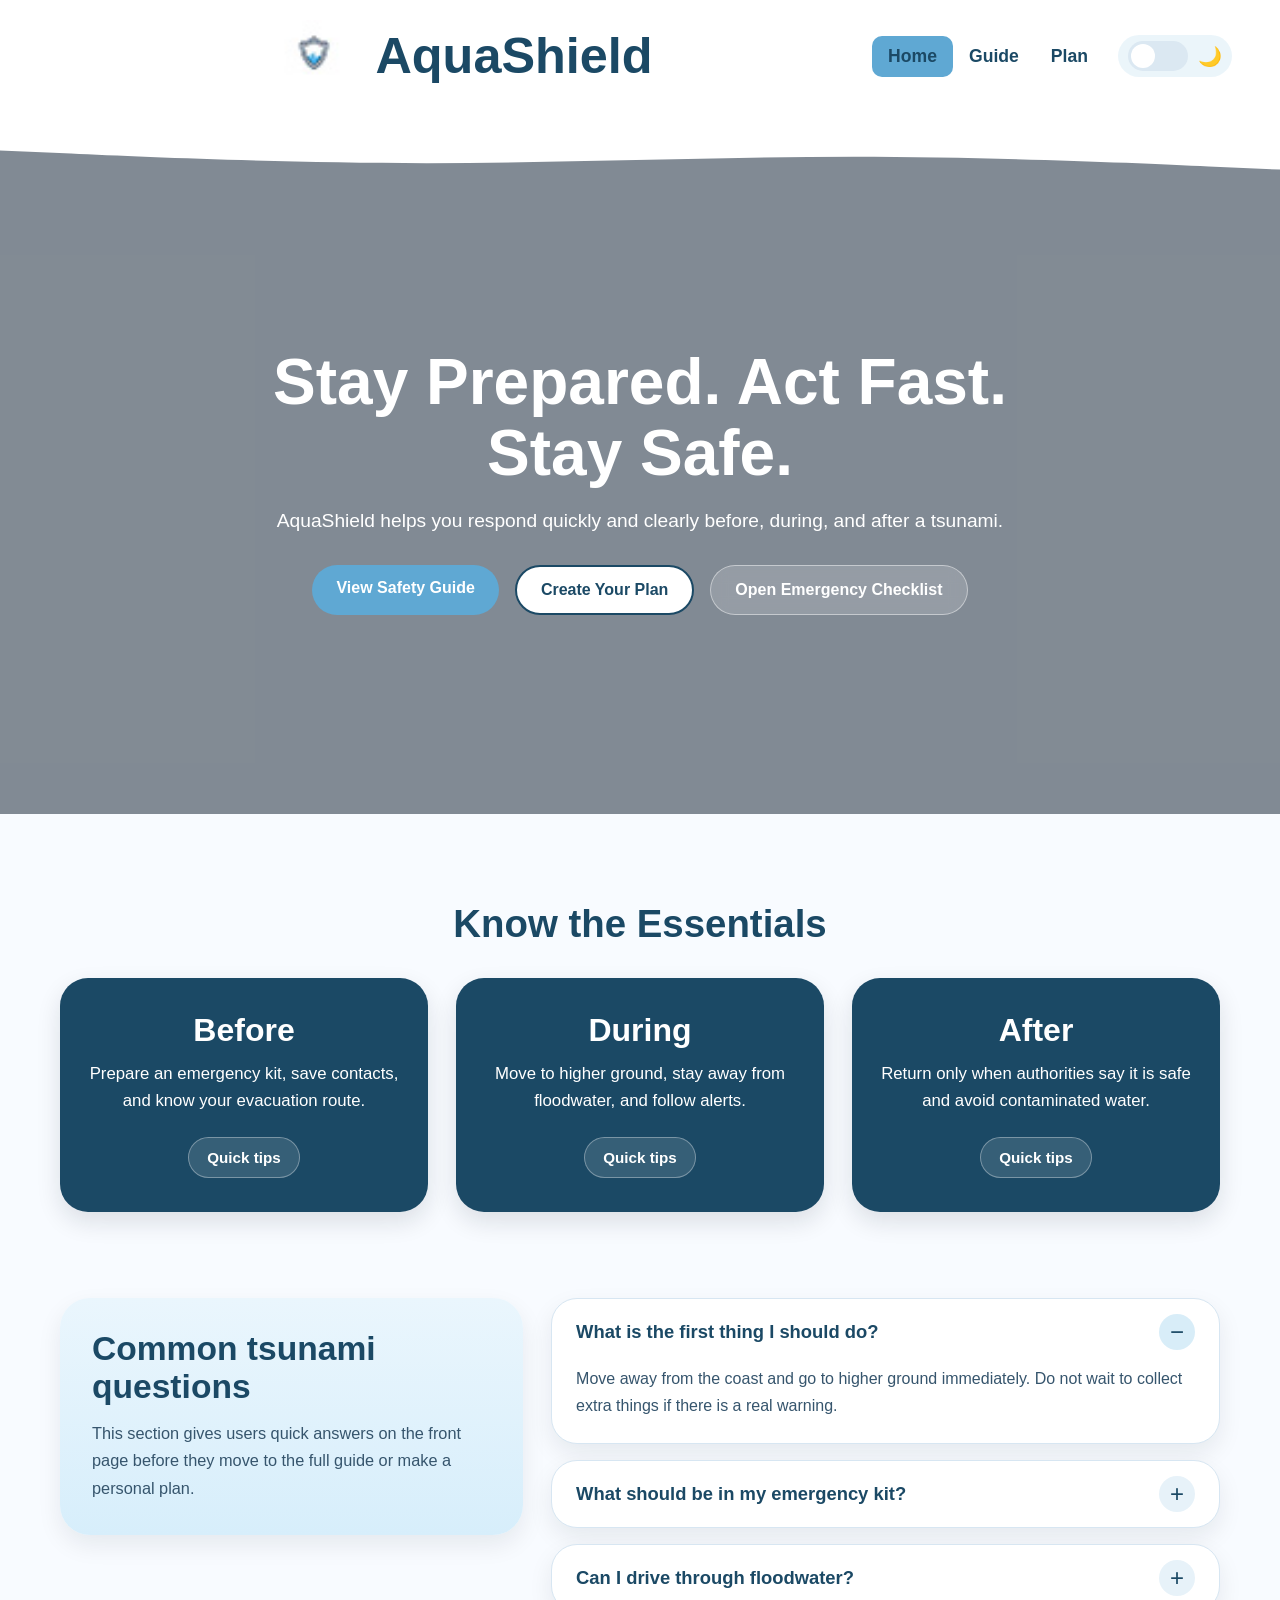
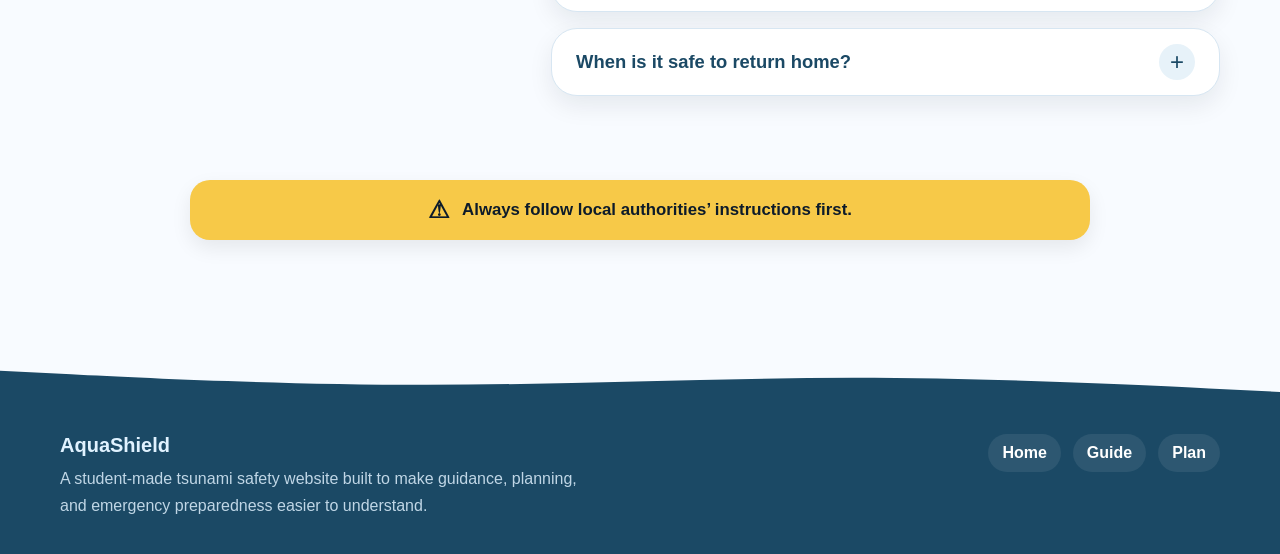
==== index.html @ 5f2cd740 ".." ====
<!DOCTYPE html>
<html lang="en">

<head>
  <meta charset="UTF-8" />
  <meta name="viewport" content="width=device-width, initial-scale=1.0" />
  <title>AquaShield - Home</title>
  <link rel="icon" href="favicon-2.png" type="image/png" />
  <link rel="stylesheet" href="css/index.css" />
</head>

<body>
  <header class="site-header">
    <div class="brand">
      <span class="brand-mark">
        <img src="favicon-2.png" alt="AquaShield logo" class="brand_logo" />
      </span>
      <h1>AquaShield</h1>
    </div>

    <div class="header-actions">
      <nav>
        <a href="index.html" class="active">Home</a>
        <a href="instruction.html">Guide</a>
        <a href="register.html">Plan</a>
      </nav>

      <label class="dark-toggle" aria-label="Toggle dark mode">
        <input type="checkbox" id="darkToggle">
        <span class="slider"></span>
        <span class="icon">🌙</span>
      </label>
    </div>
  </header>

  <main>
<div class="wave-top">
  <svg viewBox="0 0 1440 120" preserveAspectRatio="none">
    <path fill="#5fa8d3" d="M0,64L80,69.3C160,75,320,85,480,85.3C640,85,800,75,960,74.7C1120,75,1280,85,1360,90.7L1440,96V0H0Z"></path>
  </svg>
</div>

    <section class="hero">
      <video class="hero-video" autoplay muted loop playsinline>
        <source src="videos/tsunami.mp4" type="video/mp4" />
        Your browser does not support the video tag.
      </video>

      <div class="hero-overlay"></div>

      <div class="hero-content">
        <h2>Stay Prepared. Act Fast. Stay Safe.</h2>
        <p>
          AquaShield helps you respond quickly and clearly before, during,
          and after a tsunami.
        </p>

        <div class="hero-buttons">
          <a href="instruction.html" class="btn btn-primary">View Safety Guide</a>
          <a href="register.html" class="btn btn-secondary">Create Your Plan</a>
          <button type="button" class="btn btn-ghost" id="openChecklistBtn">Open Emergency Checklist</button>
        </div>
      </div>
    </section>

    <section class="overview">
      <h3>Know the Essentials</h3>

      <div class="overview-items">
        <div class="overview-item">
          <h4>Before</h4>
          <p>Prepare an emergency kit, save contacts, and know your evacuation route.</p>
          <button
            type="button"
            class="popover-btn"
            popovertarget="before-popover"
            popovertargetaction="toggle"
          >
            Quick tips
          </button>
        </div>

        <div class="overview-item">
          <h4>During</h4>
          <p>Move to higher ground, stay away from floodwater, and follow alerts.</p>
          <button
            type="button"
            class="popover-btn"
            popovertarget="during-popover"
            popovertargetaction="toggle"
          >
            Quick tips
          </button>
        </div>

        <div class="overview-item">
          <h4>After</h4>
          <p>Return only when authorities say it is safe and avoid contaminated water.</p>
          <button
            type="button"
            class="popover-btn"
            popovertarget="after-popover"
            popovertargetaction="toggle"
          >
            Quick tips
          </button>
        </div>
      </div>
    </section>

    <div id="before-popover" class="overview-popover" popover>
      <p class="overview-popover-label">Before a tsunami</p>
      <h4>Build your kit first</h4>
      <ul>
        <li>Keep water, medicine, and a flashlight in one bag.</li>
        <li>Save emergency numbers in your phone and on paper.</li>
        <li>Agree on one meeting point with your family.</li>
      </ul>
    </div>

    <div id="during-popover" class="overview-popover" popover>
      <p class="overview-popover-label">During a tsunami</p>
      <h4>Move fast, stay clear</h4>
      <ul>
        <li>Leave the coast and go to higher ground immediately.</li>
        <li>Do not walk or drive through floodwater.</li>
        <li>Keep listening to local alerts and instructions.</li>
      </ul>
    </div>

    <div id="after-popover" class="overview-popover" popover>
      <p class="overview-popover-label">After a tsunami</p>
      <h4>Return carefully</h4>
      <ul>
        <li>Wait for officials to say the area is safe.</li>
        <li>Stay away from damaged roads, wires, and dirty water.</li>
        <li>Check your plan and contact your family again.</li>
      </ul>
    </div>

    <section class="accordion-section" aria-labelledby="accordion-title">
      <div class="accordion-layout">
        <div class="accordion-intro">
          <h3 id="accordion-title">Common tsunami questions</h3>
          <p>
            This section gives users quick answers on the front page before they move
            to the full guide or make a personal plan.
          </p>
        </div>

        <div class="accordion-list">
          <details class="faq-item" open>
            <summary>What is the first thing I should do?</summary>
            <div class="faq-answer">
              <div class="faq-answer-inner">
                <p>
                  Move away from the coast and go to higher ground immediately. Do not
                  wait to collect extra things if there is a real warning.
                </p>
              </div>
            </div>
          </details>

          <details class="faq-item">
            <summary>What should be in my emergency kit?</summary>
            <div class="faq-answer">
              <div class="faq-answer-inner">
                <p>
                  Keep water, medication, a flashlight, a phone charger, and important
                  contact information ready in one easy-to-carry bag.
                </p>
              </div>
            </div>
          </details>

          <details class="faq-item">
            <summary>Can I drive through floodwater?</summary>
            <div class="faq-answer">
              <div class="faq-answer-inner">
                <p>
                  No. Floodwater can hide damage, carry strong force, and block roads.
                  It is safer to stay away and follow official evacuation routes.
                </p>
              </div>
            </div>
          </details>

          <details class="faq-item">
            <summary>When is it safe to return home?</summary>
            <div class="faq-answer">
              <div class="faq-answer-inner">
                <p>
                  Return only when local authorities say the area is safe. Water,
                  damaged roads, and electrical dangers may still be present after the
                  first wave is over.
                </p>
              </div>
            </div>
          </details>
        </div>
      </div>
    </section>

    <section class="alert-box">
      <p><span class="warning-icon">⚠</span> Always follow local authorities’ instructions first.</p>
    </section>
  </main>

  <dialog class="checklist-dialog" id="checklistDialog" aria-labelledby="checklist-dialog-title">
    <div class="checklist-dialog-card">
      <button type="button" class="dialog-close" id="closeChecklistBtn" aria-label="Close emergency checklist">
        ×
      </button>

      <p class="dialog-eyebrow">Modal / Popup</p>
      <h3 id="checklist-dialog-title">Quick Tsunami Checklist</h3>
      <p class="dialog-intro">
        This popup gives users a fast overview before they move on to the full guide or plan.
      </p>

      <div class="dialog-grid">
        <section class="dialog-section">
          <h4>Before</h4>
          <ul>
            <li>Pack water, medicine, and a flashlight.</li>
            <li>Save your emergency contacts.</li>
            <li>Know your evacuation route.</li>
          </ul>
        </section>

        <section class="dialog-section">
          <h4>During</h4>
          <ul>
            <li>Move to higher ground immediately.</li>
            <li>Stay away from water and damaged roads.</li>
            <li>Follow official alerts.</li>
          </ul>
        </section>

        <section class="dialog-section">
          <h4>After</h4>
          <ul>
            <li>Return only when it is safe.</li>
            <li>Avoid dirty water and loose wires.</li>
            <li>Check in with your household.</li>
          </ul>
        </section>
      </div>

      <div class="dialog-actions">
        <a href="instruction.html" class="btn btn-primary">Open Full Guide</a>
        <button type="button" class="btn btn-secondary" id="dialogDoneBtn">Close</button>
      </div>
    </div>
  </dialog>
      
  <div class="wave-bottom">
  <svg viewBox="0 0 1440 120" preserveAspectRatio="none">
    <path fill="#1b4965" d="M0,64L80,69.3C160,75,320,85,480,85.3C640,85,800,75,960,74.7C1120,75,1280,85,1360,90.7L1440,96V120H0Z"></path>
  </svg>
</div>

  <footer class="site-footer">
    <div class="footer-inner">
      <div class="footer-copy">
        <p class="footer-title">AquaShield</p>
        <p class="footer-text">
          A student-made tsunami safety website built to make guidance, planning,
          and emergency preparedness easier to understand.
        </p>
      </div>

      <div class="footer-links">
        <a href="index.html">Home</a>
        <a href="instruction.html">Guide</a>
        <a href="register.html">Plan</a>
      </div>
    </div>
  </footer>
  
  <script src="js/main.js"></script>
  <script src="js/dm.js"></script>

</body>

</html>
---- css/index.css ----
* {
  box-sizing: border-box;
  margin: 0;
  padding: 0;
}

:root {
  --bg: #f8fbff;
  --text: #0d1b2a;
  --card: #ffffff;
  --primary: #1b4965;
    --accent: #5fa8d3;


}

body {
  font-family: Arial, sans-serif;
  background-color: var(--bg);
  color: var(--text);
}

body.dark-mode {
  --bg: #0d1b2a;
  --text: #e0f2ff;
  --card: #1b263b;
  --primary: #a8dadc;
    --accent: #457b9d;

}
.site-header {
  display: grid;
  grid-template-columns: 1fr auto;
  align-items: center;
  padding: 20px 48px;
  background-color: var(--card);
}

.brand {
  display: flex;
  align-items: center;
  justify-content: center;
  gap: 12px;
}

.brand-mark {
  width: 96px;
  height: 72px;
  display: flex;
  align-items: center;
  justify-content: center;
  flex: 0 0 auto;
}

.brand_logo {
  width: 100%;
  height: auto;
  display: block;
}

.brand h1 {
  margin: 0;
  font-size: 3.15rem;
  font-weight: 700;
  color: var(--primary);
  line-height: 1;
}

.header-actions {
  display: flex;
  align-items: center;
  justify-content: flex-end;
  gap: 14px;
}

nav {
  display: flex;
  align-items: center;
}

nav a {
  text-decoration: none;
  color: var(--primary);
  font-weight: 600;

  font-size: 1.1rem;
  padding: 10px 16px;

  border-radius: 10px;
  white-space: nowrap;

  transition: all 0.2s ease;
}

nav a:hover {
  background-color: #e6f2fa;
  transform: translateY(-1px);
}

nav a.active {
background-color: var(--accent);
}

nav a:active {
  transform: scale(0.97);
}

.hero {
  position: relative;
  min-height: 74vh;
  display: flex;
  align-items: center;
  justify-content: center;
  overflow: hidden;
  margin-top: -16px;
}

.hero-video {
  position: absolute;
  inset: 0;
  width: 100%;
  height: 100%;
  object-fit: cover;
}

.hero-overlay {
  position: absolute;
  inset: 0;
  background: rgba(13, 27, 42, 0.5);
}

.hero-content {
  position: relative;
  z-index: 2;
  max-width: 900px;
  padding: 20px;
  text-align: center;
  color: #ffffff;
}

.hero-content h2 {
  font-size: 4rem;
  margin-bottom: 18px;
  line-height: 1.1;
}

.hero-content p {
  font-size: 1.2rem;
  line-height: 1.6;
  margin-bottom: 28px;
}

.hero-buttons {
  display: flex;
  justify-content: center;
  gap: 16px;
  flex-wrap: wrap;
}

.btn {
  display: inline-block;
  padding: 14px 24px;
  border-radius: 999px;
  text-decoration: none;
  font-weight: 700;
  border: none;
  cursor: pointer;
  font-size: 1rem;
  font-family: Arial, sans-serif;
  transition:
    transform 0.2s ease,
    opacity 0.2s ease;
}

.btn:hover {
  transform: translateY(-2px);
}

.btn-primary {
  background-color: #5fa8d3;
  color: #ffffff;
}

.btn-secondary {
  background-color: #ffffff;
  color: #1b4965;
  border: 2px solid #1b4965;
}

.btn-ghost {
  background-color: rgba(255, 255, 255, 0.16);
  color: #ffffff;
  border: 1px solid rgba(255, 255, 255, 0.45);
  backdrop-filter: blur(8px);
}

.overview {
  max-width: 1200px;
  margin: 0 auto;
  padding: 88px 20px 64px;
  text-align: center;
}

.overview h3 {
  font-size: 2.4rem;
  color: #1b4965;
  margin-bottom: 32px;
}

.overview-items {
  display: grid;
  grid-template-columns: repeat(3, 1fr);
  gap: 28px;
}

.overview-item {
  background-color: #1b4965;
  color: #ffffff;
  border-radius: 28px;
  padding: 34px 24px;
  box-shadow: 0 10px 24px rgba(13, 27, 42, 0.12);
  display: flex;
  flex-direction: column;
  align-items: center;
}

.overview-item h4 {
  font-size: 2rem;
  margin-bottom: 12px;
}

.overview-item p {
  font-size: 1.05rem;
  line-height: 1.6;
  margin-bottom: 22px;
}

.popover-btn {
  padding: 11px 18px;
  border-radius: 999px;
  border: 1px solid rgba(255, 255, 255, 0.34);
  background-color: rgba(255, 255, 255, 0.12);
  color: #ffffff;
  font-weight: 700;
  font-size: 0.95rem;
  cursor: pointer;
  transition:
    transform 0.2s ease,
    background-color 0.2s ease;
}

.popover-btn:hover {
  background-color: rgba(255, 255, 255, 0.2);
  transform: translateY(-2px);
}

.overview-popover {
  inset: auto;
  width: min(320px, calc(100vw - 32px));
  margin: 0;
  padding: 18px 18px 16px;
  border: 1px solid #d7e6f2;
  border-radius: 22px;
  background-color: #ffffff;
  color: #0d1b2a;
  box-shadow: 0 18px 36px rgba(13, 27, 42, 0.16);
  opacity: 0;
  transform: translateY(14px) scale(0.96);
  transition:
    opacity 0.22s ease,
    transform 0.22s ease;
}

.overview-popover:popover-open {
  opacity: 1;
  transform: translateY(0) scale(1);
}

@starting-style {
  .overview-popover:popover-open {
    opacity: 0;
    transform: translateY(14px) scale(0.96);
  }
}

.overview-popover-label {
  margin-bottom: 8px;
  color: #5f7a8d;
  font-size: 0.82rem;
  font-weight: 700;
  letter-spacing: 0.04em;
  text-transform: uppercase;
}

.overview-popover h4 {
  margin-bottom: 10px;
  color: #1b4965;
  font-size: 1.35rem;
}

.overview-popover ul {
  padding-left: 18px;
  display: grid;
  gap: 8px;
  color: #36556d;
  line-height: 1.55;
}

.accordion-section {
  max-width: 1200px;
  margin: 0 auto;
  padding: 22px 20px 84px;
}

.accordion-layout {
  display: grid;
  grid-template-columns: minmax(260px, 0.9fr) minmax(0, 1.3fr);
  gap: 28px;
  align-items: start;
}

.accordion-intro {
  background: linear-gradient(180deg, #eaf6fd 0%, #d7eefb 100%);
  border-radius: 30px;
  padding: 32px;
  color: #1b4965;
  box-shadow: 0 10px 24px rgba(13, 27, 42, 0.08);
}

.accordion-intro h3 {
  font-size: 2.1rem;
  margin-bottom: 14px;
}

.accordion-intro p {
  font-size: 1.02rem;
  line-height: 1.7;
  color: #36556d;
}

.accordion-list {
  display: grid;
  gap: 16px;
}

.faq-item {
  border: 1px solid #d7e6f2;
  border-radius: 26px;
  background-color: #ffffff;
  box-shadow: 0 10px 24px rgba(13, 27, 42, 0.08);
  overflow: hidden;
}

.faq-item summary {
  position: relative;
  list-style: none;
  cursor: pointer;
  padding: 22px 72px 22px 24px;
  color: #1b4965;
  font-size: 1.15rem;
  font-weight: 700;
}

.faq-item summary::-webkit-details-marker {
  display: none;
}

.faq-item summary::after {
  content: "+";
  position: absolute;
  top: 50%;
  right: 24px;
  transform: translateY(-50%);
  width: 36px;
  height: 36px;
  display: grid;
  place-items: center;
  border-radius: 50%;
  background-color: #e7f2f9;
  color: #1b4965;
  font-size: 1.5rem;
  font-weight: 400;
  transition: background-color 0.24s ease;
}

.faq-item[open] summary::after {
  content: "−";
  background-color: #d8edf8;
}

.faq-answer {
  display: grid;
  grid-template-rows: 0fr;
  transition: grid-template-rows 0.28s ease;
}

.faq-item[open] .faq-answer {
  grid-template-rows: 1fr;
}

.faq-answer-inner {
  overflow: hidden;
}

.faq-answer-inner p {
  padding: 0 24px 24px;
  color: #36556d;
  line-height: 1.7;
}

.checklist-dialog {
  width: min(760px, calc(100vw - 32px));
  max-width: 760px;
  padding: 0;
  border: none;
  background: transparent;
  opacity: 0;
  transform: translateY(22px) scale(0.97);
  transition:
    opacity 0.28s ease,
    transform 0.28s ease;
}

.checklist-dialog[open] {
  display: grid;
}

.checklist-dialog.is-visible {
  opacity: 1;
  transform: translateY(0) scale(1);
}

.checklist-dialog::backdrop {
  background: rgba(13, 27, 42, 0.58);
  backdrop-filter: blur(4px);
}

.checklist-dialog-card {
  position: relative;
  padding: 32px;
  border-radius: 30px;
  background: linear-gradient(180deg, #ffffff 0%, #f4fbff 100%);
  color: #0d1b2a;
  box-shadow: 0 22px 48px rgba(13, 27, 42, 0.18);
}

.dialog-close {
  position: absolute;
  top: 18px;
  right: 18px;
  width: 44px;
  height: 44px;
  border: none;
  border-radius: 50%;
  background-color: #e7f2f9;
  color: #1b4965;
  font-size: 1.6rem;
  cursor: pointer;
}

.dialog-eyebrow {
  display: inline-block;
  margin-bottom: 12px;
  padding: 8px 14px;
  border-radius: 999px;
  background-color: #d8edf8;
  color: #1b4965;
  font-size: 0.9rem;
  font-weight: 700;
  letter-spacing: 0.04em;
  text-transform: uppercase;
}

.checklist-dialog-card h3 {
  font-size: 2.3rem;
  color: #1b4965;
  margin-bottom: 12px;
}

.dialog-intro {
  max-width: 620px;
  font-size: 1.05rem;
  line-height: 1.7;
  color: #36556d;
  margin-bottom: 24px;
}

.dialog-grid {
  display: grid;
  grid-template-columns: repeat(3, 1fr);
  gap: 18px;
  margin-bottom: 28px;
}

.dialog-section {
  background-color: #ffffff;
  border: 1px solid #d7e6f2;
  border-radius: 22px;
  padding: 20px;
  box-shadow: 0 10px 20px rgba(13, 27, 42, 0.08);
}

.dialog-section h4 {
  color: #1b4965;
  font-size: 1.35rem;
  margin-bottom: 12px;
}

.dialog-section ul {
  padding-left: 18px;
  display: grid;
  gap: 8px;
  color: #36556d;
  line-height: 1.55;
}

.dialog-actions {
  display: flex;
  justify-content: flex-end;
  gap: 14px;
  flex-wrap: wrap;
}

body.dark-mode .popover-btn {
  background-color: rgba(255, 255, 255, 0.08);
  border-color: rgba(255, 255, 255, 0.24);
}

body.dark-mode .dark-toggle {
  background-color: rgba(95, 168, 211, 0.16);
}

body.dark-mode .overview-popover,
body.dark-mode .checklist-dialog-card,
body.dark-mode .dialog-section {
  background: #1b263b;
  color: #e0f2ff;
  border-color: #2d3f5a;
}

body.dark-mode .overview-popover h4,
body.dark-mode .checklist-dialog-card h3,
body.dark-mode .dialog-section h4 {
  color: #a8dadc;
}

body.dark-mode .overview-popover ul,
body.dark-mode .dialog-intro,
body.dark-mode .dialog-section ul {
  color: #d4e9f6;
}

body.dark-mode .overview-popover-label,
body.dark-mode .dialog-eyebrow {
  background-color: rgba(95, 168, 211, 0.16);
  color: #a8dadc;
}

body.dark-mode .dialog-close {
  background-color: #22324a;
  color: #e0f2ff;
}

body.dark-mode .accordion-intro {
  background: linear-gradient(180deg, #1b2f47 0%, #203750 100%);
  color: #a8dadc;
}

body.dark-mode .accordion-intro p,
body.dark-mode .faq-answer-inner p {
  color: #d4e9f6;
}

body.dark-mode .faq-item {
  background-color: #1b263b;
  border-color: #2d3f5a;
}

body.dark-mode .faq-item summary {
  color: #a8dadc;
}

body.dark-mode .faq-item summary::after {
  background-color: #22324a;
  color: #e0f2ff;
}

.alert-box {
  max-width: 900px;
  margin: 0 auto 88px;
  background-color: #f7c948;
  color: #0d1b2a;
  text-align: center;
  padding: 18px 24px;
  border-radius: 20px;
  font-weight: 700;
  font-size: 1.05rem;
  box-shadow: 0 8px 20px rgba(0, 0, 0, 0.08);
}

.alert-box p {
  display: flex;
  align-items: center;
  justify-content: center;
  gap: 12px;
  margin: 0;
}

.warning-icon {
  font-size: 1.5rem;
  line-height: 1;
}
.dark-toggle {
  position: relative;
  display: inline-flex;
  align-items: center;
  gap: 10px;
  cursor: pointer;
  padding: 6px 10px;
  border-radius: 999px;
  background-color: rgba(95, 168, 211, 0.12);
}

/* hide default checkbox */
.dark-toggle input {
  display: none;
}

/* slider background */
.slider {
  width: 60px;
  height: 30px;
  background-color: #dbe8f2;
  border-radius: 999px;
  position: relative;
  transition: background-color 0.3s ease;
}

/* circle */
.slider::before {
  content: "";
  position: absolute;
  width: 24px;
  height: 24px;
  left: 3px;
  top: 3px;
  background-color: white;
  border-radius: 50%;
  transition: transform 0.3s ease;
}

/* active state */
.dark-toggle input:checked + .slider {
  background-color: #1b4965;
}

.dark-toggle input:checked + .slider::before {
  transform: translateX(30px);
}

/* icon */
.icon {
  font-size: 1.2rem;
  transition: transform 0.3s ease;

  
}

.wave-top {
  position: relative;
  z-index: 2;
  line-height: 0;
  margin-top: 0;
  margin-bottom: -36px;
  pointer-events: none;
}

.wave-top svg {
  display: block;
  width: 100%;
  height: 72px;
}

.wave-top path {
  fill: var(--card);
}
.wave-bottom svg {
  display: block;
  width: 100%;
  height: 80px;
}

.site-footer {
  background-color: #1b4965;
  color: #e0f2ff;
}

.footer-inner {
  max-width: 1200px;
  margin: 0 auto;
  padding: 26px 20px 34px;
  display: flex;
  justify-content: space-between;
  align-items: flex-start;
  gap: 28px;
}

.footer-copy {
  max-width: 520px;
}

.footer-title {
  margin-bottom: 8px;
  font-size: 1.25rem;
  font-weight: 700;
}

.footer-text {
  line-height: 1.7;
  color: rgba(224, 242, 255, 0.84);
}

.footer-links {
  display: flex;
  flex-wrap: wrap;
  justify-content: flex-end;
  gap: 12px;
}

.footer-links a {
  color: #ffffff;
  text-decoration: none;
  font-weight: 700;
  padding: 10px 14px;
  border-radius: 999px;
  background-color: rgba(255, 255, 255, 0.08);
}

body.dark-mode .site-footer {
  background-color: #091524;
}

body.dark-mode .footer-links a {
  background-color: rgba(168, 218, 220, 0.12);
  color: #e0f2ff;
}

@media (max-width: 900px) {
  .site-header {
    grid-template-columns: 1fr;
    gap: 16px;
    text-align: center;
    padding: 20px;
  }

  .brand {
    justify-content: center;
    gap: 14px;
  }

  .brand-mark {
    width: 80px;
    height: 60px;
  }

  .brand h1 {
    font-size: 2.65rem;
  }

  nav {
    justify-content: center;
    flex-wrap: wrap;
  }

  .header-actions {
    justify-content: center;
    flex-wrap: wrap;
  }

  .hero {
    min-height: 70vh;
  }

  .hero-content h2 {
    font-size: 2.6rem;
  }

  .hero-content p {
    font-size: 1.05rem;
  }

  .overview-items {
    grid-template-columns: 1fr;
  }

  .accordion-layout {
    grid-template-columns: 1fr;
  }

  .footer-inner {
    flex-direction: column;
    align-items: center;
    text-align: center;
  }

  .footer-links {
    justify-content: center;
  }

  .dialog-grid {
    grid-template-columns: 1fr;
  }

  .checklist-dialog-card {
    padding: 26px 20px;
  }

  .checklist-dialog-card h3 {
    font-size: 1.85rem;
    padding-right: 28px;
  }
}

@media (max-width: 640px) {
  .brand h1 {
    font-size: 2.2rem;
  }

  .brand-mark {
    width: 68px;
    height: 51px;
  }

  .hero-buttons,
  .dialog-actions {
    flex-direction: column;
  }

  .hero-buttons .btn,
  .dialog-actions .btn {
    width: 100%;
    text-align: center;
  }

  .faq-item summary {
    padding: 20px 64px 20px 20px;
    font-size: 1.02rem;
  }

  .accordion-intro {
    padding: 22px 20px;
  }

  .faq-answer-inner p {
    padding: 0 20px 20px;
  }
}
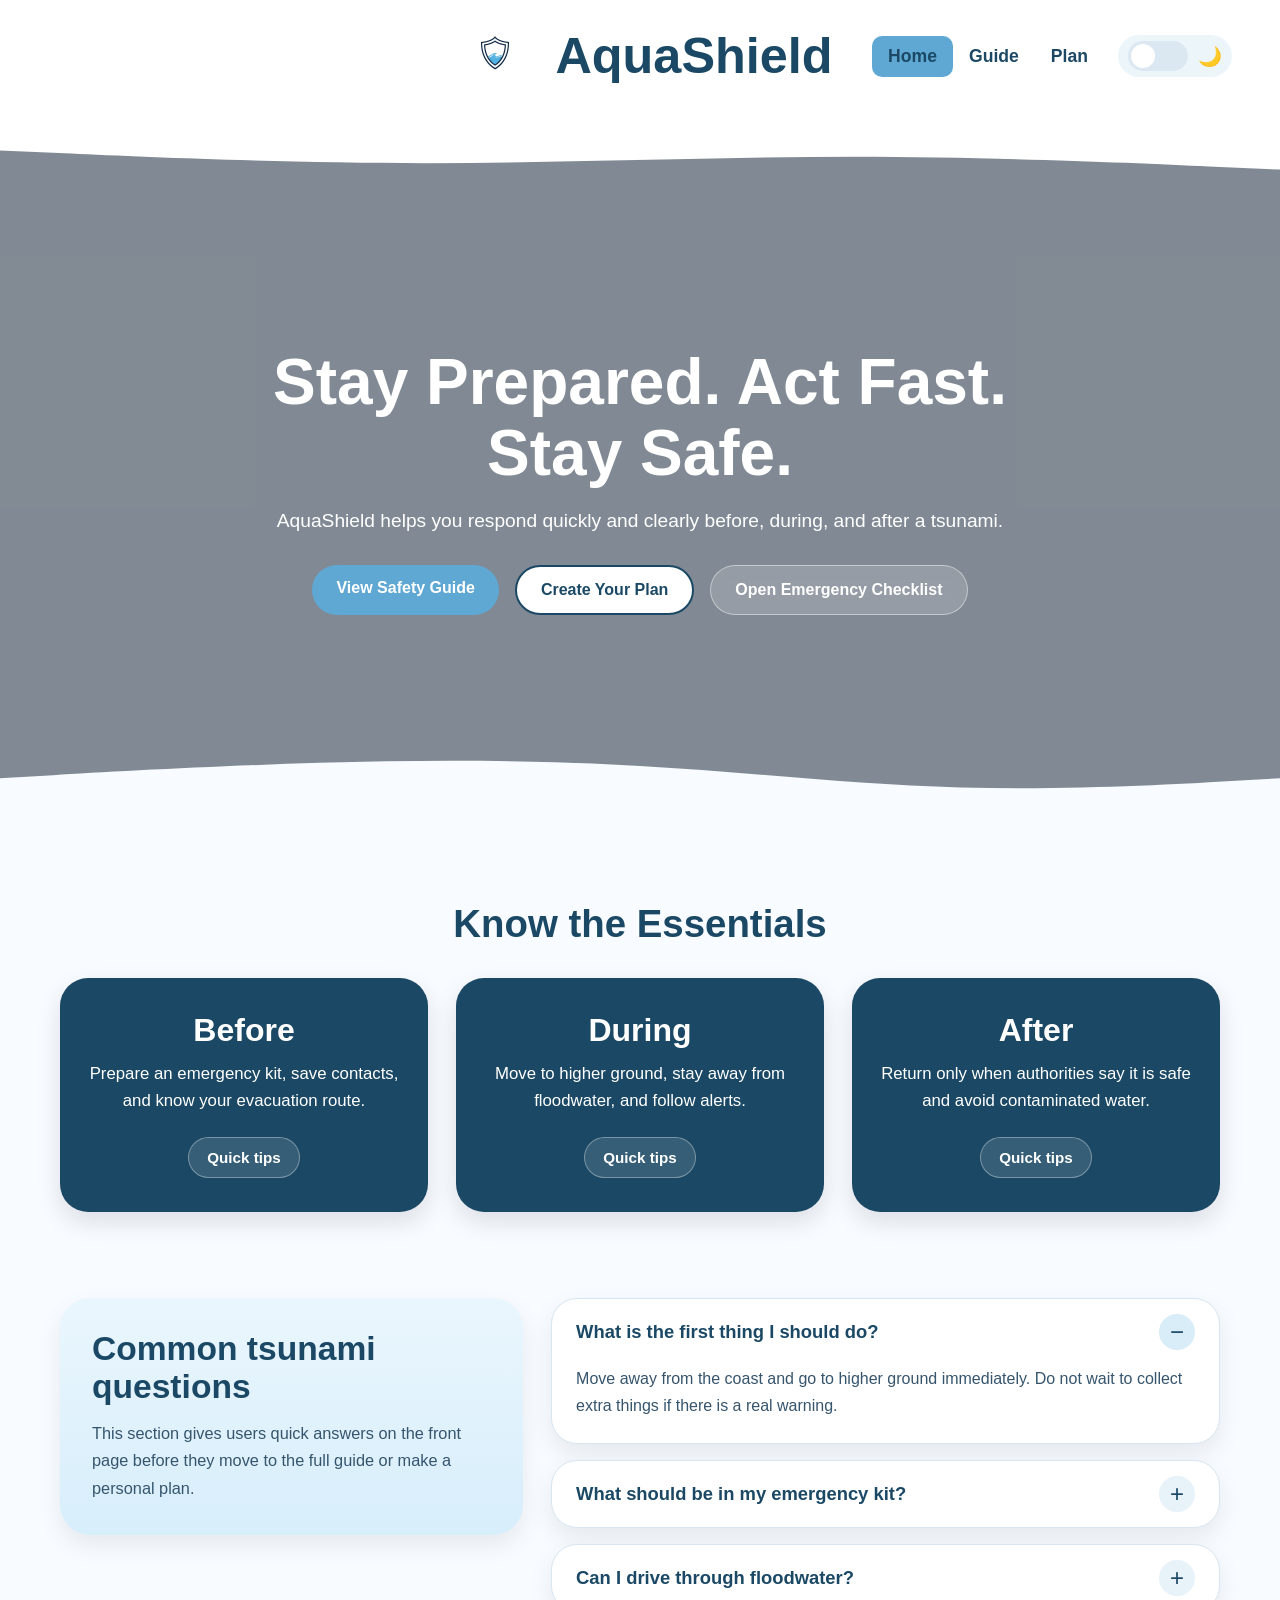
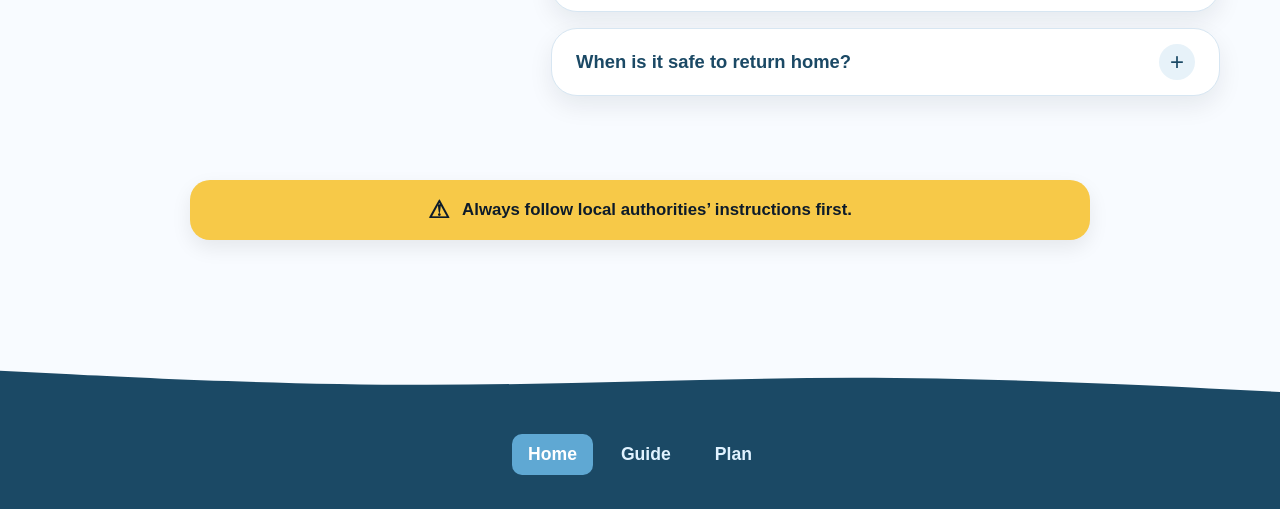
==== commit 86e65159: ".." ====
--- a/index.html
+++ b/index.html
@@ -13,7 +13,7 @@
   <header class="site-header">
     <div class="brand">
       <span class="brand-mark">
-        <img src="favicon-2.png" alt="AquaShield logo" class="brand_logo" />
+        <img src="favicon.webp" alt="AquaShield logo" class="brand_logo" />
       </span>
       <h1>AquaShield</h1>
     </div>
@@ -60,6 +60,12 @@
           <a href="register.html" class="btn btn-secondary">Create Your Plan</a>
           <button type="button" class="btn btn-ghost" id="openChecklistBtn">Open Emergency Checklist</button>
         </div>
+      </div>
+
+      <div class="hero-wave" aria-hidden="true">
+        <svg viewBox="0 0 1440 160" preserveAspectRatio="none">
+          <path d="M0,96L60,90.7C120,85,240,75,360,69.3C480,64,600,64,720,74.7C840,85,960,107,1080,112C1200,117,1320,107,1380,101.3L1440,96L1440,160L0,160Z"></path>
+        </svg>
       </div>
     </section>
 
@@ -262,16 +268,8 @@
 
   <footer class="site-footer">
     <div class="footer-inner">
-      <div class="footer-copy">
-        <p class="footer-title">AquaShield</p>
-        <p class="footer-text">
-          A student-made tsunami safety website built to make guidance, planning,
-          and emergency preparedness easier to understand.
-        </p>
-      </div>
-
       <div class="footer-links">
-        <a href="index.html">Home</a>
+        <a href="index.html" class="active">Home</a>
         <a href="instruction.html">Guide</a>
         <a href="register.html">Plan</a>
       </div>
--- a/css/index.css
+++ b/css/index.css
@@ -30,16 +30,19 @@
 }
 .site-header {
   display: grid;
-  grid-template-columns: 1fr auto;
-  align-items: center;
+  grid-template-columns: minmax(0, 1fr) auto minmax(0, 1fr);
+  align-items: center;
+  column-gap: 24px;
   padding: 20px 48px;
   background-color: var(--card);
 }
 
 .brand {
+  grid-column: 2;
   display: flex;
   align-items: center;
   justify-content: center;
+  justify-self: center;
   gap: 12px;
 }
 
@@ -67,9 +70,11 @@
 }
 
 .header-actions {
+  grid-column: 3;
   display: flex;
   align-items: center;
   justify-content: flex-end;
+  justify-self: end;
   gap: 14px;
 }
 
@@ -131,11 +136,31 @@
 
 .hero-content {
   position: relative;
-  z-index: 2;
+  z-index: 3;
   max-width: 900px;
   padding: 20px;
   text-align: center;
   color: #ffffff;
+}
+
+.hero-wave {
+  position: absolute;
+  left: 0;
+  right: 0;
+  bottom: -1px;
+  z-index: 2;
+  line-height: 0;
+  pointer-events: none;
+}
+
+.hero-wave svg {
+  display: block;
+  width: 100%;
+  height: 92px;
+}
+
+.hero-wave path {
+  fill: var(--bg);
 }
 
 .hero-content h2 {
@@ -284,7 +309,13 @@
 }
 
 .overview-popover-label {
+  display: inline-flex;
+  align-items: center;
+  width: fit-content;
   margin-bottom: 8px;
+  padding: 6px 10px;
+  border-radius: 999px;
+  background-color: #edf5fb;
   color: #5f7a8d;
   font-size: 0.82rem;
   font-weight: 700;
@@ -409,11 +440,16 @@
 }
 
 .checklist-dialog {
+  position: fixed;
+  inset: 0;
   width: min(760px, calc(100vw - 32px));
   max-width: 760px;
+  max-height: calc(100vh - 32px);
+  margin: auto;
   padding: 0;
   border: none;
   background: transparent;
+  overflow: visible;
   opacity: 0;
   transform: translateY(22px) scale(0.97);
   transition:
@@ -422,7 +458,7 @@
 }
 
 .checklist-dialog[open] {
-  display: grid;
+  display: block;
 }
 
 .checklist-dialog.is-visible {
@@ -571,6 +607,11 @@
   color: #d4e9f6;
 }
 
+body.dark-mode .overview h3,
+body.dark-mode .accordion-intro h3 {
+  color: #a8dadc;
+}
+
 body.dark-mode .faq-item {
   background-color: #1b263b;
   border-color: #2d3f5a;
@@ -583,6 +624,11 @@
 body.dark-mode .faq-item summary::after {
   background-color: #22324a;
   color: #e0f2ff;
+}
+
+body.dark-mode .faq-item[open] summary::after {
+  background-color: rgba(95, 168, 211, 0.16);
+  color: #a8dadc;
 }
 
 .alert-box {
@@ -700,40 +746,41 @@
   margin: 0 auto;
   padding: 26px 20px 34px;
   display: flex;
-  justify-content: space-between;
-  align-items: flex-start;
-  gap: 28px;
-}
-
-.footer-copy {
-  max-width: 520px;
-}
-
-.footer-title {
-  margin-bottom: 8px;
-  font-size: 1.25rem;
-  font-weight: 700;
-}
-
-.footer-text {
-  line-height: 1.7;
-  color: rgba(224, 242, 255, 0.84);
+  justify-content: center;
+  align-items: center;
+  gap: 20px;
 }
 
 .footer-links {
   display: flex;
   flex-wrap: wrap;
-  justify-content: flex-end;
+  justify-content: center;
   gap: 12px;
 }
 
 .footer-links a {
+  text-decoration: none;
+  color: #e0f2ff;
+  font-weight: 600;
+  font-size: 1.1rem;
+  padding: 10px 16px;
+  border-radius: 10px;
+  white-space: nowrap;
+  transition: all 0.2s ease;
+}
+
+.footer-links a:hover {
+  background-color: rgba(224, 242, 255, 0.12);
+  transform: translateY(-1px);
+}
+
+.footer-links a.active {
+  background-color: var(--accent);
   color: #ffffff;
-  text-decoration: none;
-  font-weight: 700;
-  padding: 10px 14px;
-  border-radius: 999px;
-  background-color: rgba(255, 255, 255, 0.08);
+}
+
+.footer-links a:active {
+  transform: scale(0.97);
 }
 
 body.dark-mode .site-footer {
@@ -741,8 +788,11 @@
 }
 
 body.dark-mode .footer-links a {
-  background-color: rgba(168, 218, 220, 0.12);
   color: #e0f2ff;
+}
+
+body.dark-mode .footer-links a:hover {
+  background-color: rgba(168, 218, 220, 0.14);
 }
 
 @media (max-width: 900px) {
@@ -754,6 +804,8 @@
   }
 
   .brand {
+    grid-column: auto;
+    justify-self: center;
     justify-content: center;
     gap: 14px;
   }
@@ -773,6 +825,8 @@
   }
 
   .header-actions {
+    grid-column: auto;
+    justify-self: center;
     justify-content: center;
     flex-wrap: wrap;
   }
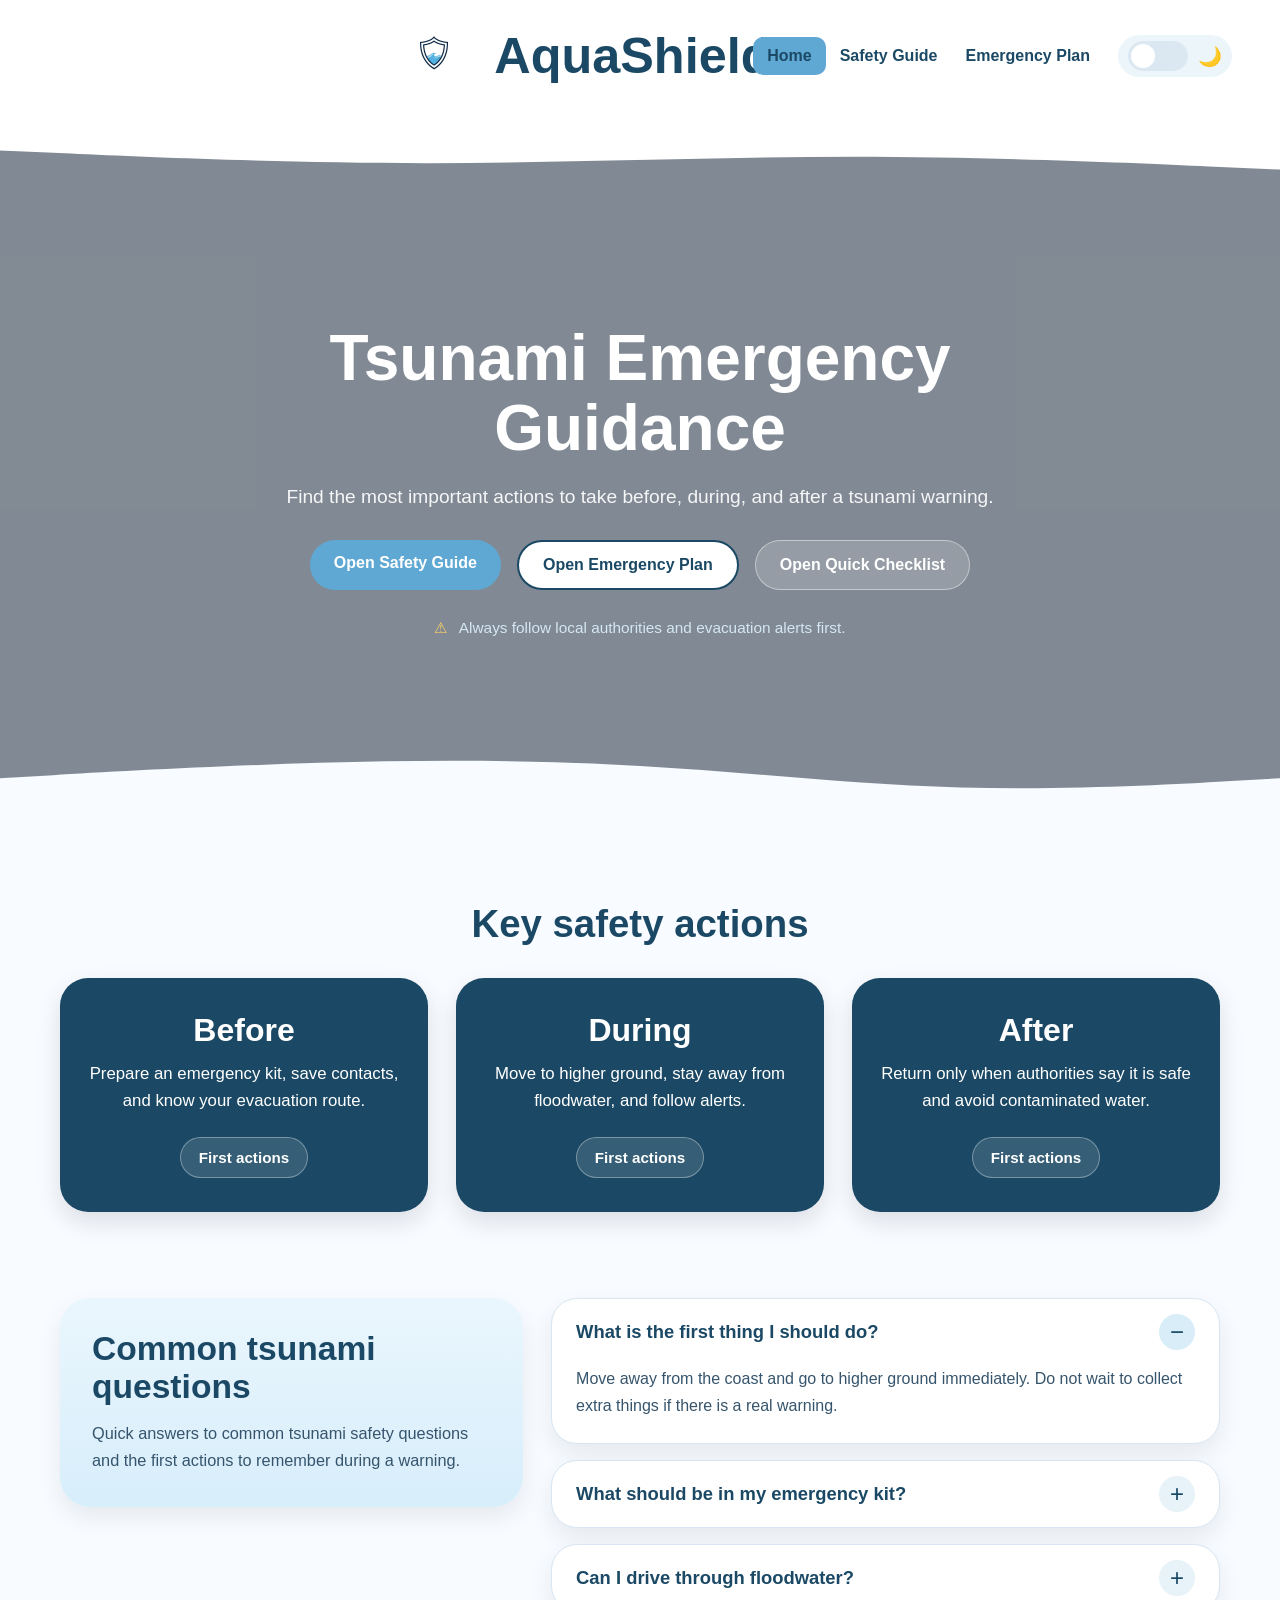
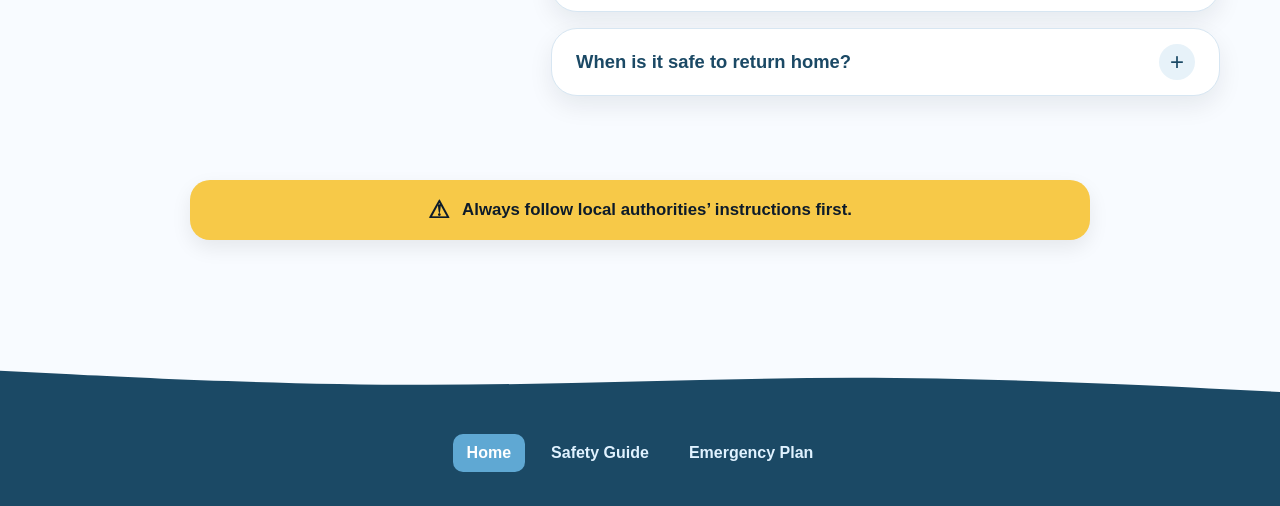
==== commit aa429bd6: "ændringer fra branding til mere emergency stil" ====
--- a/index.html
+++ b/index.html
@@ -21,8 +21,8 @@
     <div class="header-actions">
       <nav>
         <a href="index.html" class="active">Home</a>
-        <a href="instruction.html">Guide</a>
-        <a href="register.html">Plan</a>
+        <a href="instruction.html">Safety Guide</a>
+        <a href="register.html">Emergency Plan</a>
       </nav>
 
       <label class="dark-toggle" aria-label="Toggle dark mode">
@@ -49,17 +49,22 @@
       <div class="hero-overlay"></div>
 
       <div class="hero-content">
-        <h2>Stay Prepared. Act Fast. Stay Safe.</h2>
-        <p>
-          AquaShield helps you respond quickly and clearly before, during,
-          and after a tsunami.
+        <h2>Tsunami Emergency Guidance</h2>
+        <p class="hero-lead">
+          Find the most important actions to take before, during, and after
+          a tsunami warning.
         </p>
 
         <div class="hero-buttons">
-          <a href="instruction.html" class="btn btn-primary">View Safety Guide</a>
-          <a href="register.html" class="btn btn-secondary">Create Your Plan</a>
-          <button type="button" class="btn btn-ghost" id="openChecklistBtn">Open Emergency Checklist</button>
-        </div>
+          <a href="instruction.html" class="btn btn-primary">Open Safety Guide</a>
+          <a href="register.html" class="btn btn-secondary">Open Emergency Plan</a>
+          <button type="button" class="btn btn-ghost" id="openChecklistBtn">Open Quick Checklist</button>
+        </div>
+
+        <p class="hero-note">
+          <span class="hero-note-symbol" aria-hidden="true">⚠</span>
+          Always follow local authorities and evacuation alerts first.
+        </p>
       </div>
 
       <div class="hero-wave" aria-hidden="true">
@@ -70,7 +75,7 @@
     </section>
 
     <section class="overview">
-      <h3>Know the Essentials</h3>
+      <h3>Key safety actions</h3>
 
       <div class="overview-items">
         <div class="overview-item">
@@ -82,7 +87,7 @@
             popovertarget="before-popover"
             popovertargetaction="toggle"
           >
-            Quick tips
+            First actions
           </button>
         </div>
 
@@ -95,7 +100,7 @@
             popovertarget="during-popover"
             popovertargetaction="toggle"
           >
-            Quick tips
+            First actions
           </button>
         </div>
 
@@ -108,7 +113,7 @@
             popovertarget="after-popover"
             popovertargetaction="toggle"
           >
-            Quick tips
+            First actions
           </button>
         </div>
       </div>
@@ -116,7 +121,7 @@
 
     <div id="before-popover" class="overview-popover" popover>
       <p class="overview-popover-label">Before a tsunami</p>
-      <h4>Build your kit first</h4>
+      <h4>Emergency kit</h4>
       <ul>
         <li>Keep water, medicine, and a flashlight in one bag.</li>
         <li>Save emergency numbers in your phone and on paper.</li>
@@ -126,7 +131,7 @@
 
     <div id="during-popover" class="overview-popover" popover>
       <p class="overview-popover-label">During a tsunami</p>
-      <h4>Move fast, stay clear</h4>
+      <h4>Move to higher ground</h4>
       <ul>
         <li>Leave the coast and go to higher ground immediately.</li>
         <li>Do not walk or drive through floodwater.</li>
@@ -136,7 +141,7 @@
 
     <div id="after-popover" class="overview-popover" popover>
       <p class="overview-popover-label">After a tsunami</p>
-      <h4>Return carefully</h4>
+      <h4>Return only when safe</h4>
       <ul>
         <li>Wait for officials to say the area is safe.</li>
         <li>Stay away from damaged roads, wires, and dirty water.</li>
@@ -149,8 +154,8 @@
         <div class="accordion-intro">
           <h3 id="accordion-title">Common tsunami questions</h3>
           <p>
-            This section gives users quick answers on the front page before they move
-            to the full guide or make a personal plan.
+            Quick answers to common tsunami safety questions and the first actions
+            to remember during a warning.
           </p>
         </div>
 
@@ -218,10 +223,11 @@
         ×
       </button>
 
-      <p class="dialog-eyebrow">Modal / Popup</p>
+      <p class="dialog-eyebrow">Emergency Checklist</p>
       <h3 id="checklist-dialog-title">Quick Tsunami Checklist</h3>
       <p class="dialog-intro">
-        This popup gives users a fast overview before they move on to the full guide or plan.
+        Use this quick checklist for a fast overview of the first safety actions
+        to remember during a tsunami warning.
       </p>
 
       <div class="dialog-grid">
@@ -254,7 +260,7 @@
       </div>
 
       <div class="dialog-actions">
-        <a href="instruction.html" class="btn btn-primary">Open Full Guide</a>
+        <a href="instruction.html" class="btn btn-primary">Open Safety Guide</a>
         <button type="button" class="btn btn-secondary" id="dialogDoneBtn">Close</button>
       </div>
     </div>
@@ -270,8 +276,8 @@
     <div class="footer-inner">
       <div class="footer-links">
         <a href="index.html" class="active">Home</a>
-        <a href="instruction.html">Guide</a>
-        <a href="register.html">Plan</a>
+        <a href="instruction.html">Safety Guide</a>
+        <a href="register.html">Emergency Plan</a>
       </div>
     </div>
   </footer>
--- a/css/index.css
+++ b/css/index.css
@@ -30,7 +30,7 @@
 }
 .site-header {
   display: grid;
-  grid-template-columns: minmax(0, 1fr) auto minmax(0, 1fr);
+  grid-template-columns: minmax(0, 0.72fr) auto minmax(0, 1fr);
   align-items: center;
   column-gap: 24px;
   padding: 20px 48px;
@@ -87,9 +87,8 @@
   text-decoration: none;
   color: var(--primary);
   font-weight: 600;
-
-  font-size: 1.1rem;
-  padding: 10px 16px;
+  font-size: 1rem;
+  padding: 10px 14px;
 
   border-radius: 10px;
   white-space: nowrap;
@@ -169,10 +168,11 @@
   line-height: 1.1;
 }
 
-.hero-content p {
+.hero-lead {
   font-size: 1.2rem;
   line-height: 1.6;
-  margin-bottom: 28px;
+  margin: 0 auto 28px;
+  color: rgba(255, 255, 255, 0.92);
 }
 
 .hero-buttons {
@@ -180,6 +180,19 @@
   justify-content: center;
   gap: 16px;
   flex-wrap: wrap;
+}
+
+.hero-note {
+  margin-top: 26px;
+  font-size: 0.96rem;
+  line-height: 1.5;
+  color: rgba(223, 244, 255, 0.88);
+}
+
+.hero-note-symbol {
+  display: inline-block;
+  margin-right: 8px;
+  color: #ffd166;
 }
 
 .btn {
@@ -192,6 +205,7 @@
   cursor: pointer;
   font-size: 1rem;
   font-family: Arial, sans-serif;
+  text-align: center;
   transition:
     transform 0.2s ease,
     opacity 0.2s ease;
@@ -762,8 +776,8 @@
   text-decoration: none;
   color: #e0f2ff;
   font-weight: 600;
-  font-size: 1.1rem;
-  padding: 10px 16px;
+  font-size: 1rem;
+  padding: 10px 14px;
   border-radius: 10px;
   white-space: nowrap;
   transition: all 0.2s ease;
@@ -839,7 +853,7 @@
     font-size: 2.6rem;
   }
 
-  .hero-content p {
+  .hero-lead {
     font-size: 1.05rem;
   }
 
@@ -885,17 +899,24 @@
     height: 51px;
   }
 
-  .hero-buttons,
   .dialog-actions {
     flex-direction: column;
   }
 
-  .hero-buttons .btn,
   .dialog-actions .btn {
     width: 100%;
     text-align: center;
   }
 
+  .hero-content {
+    padding: 18px 10px 48px;
+  }
+
+  .hero-content h2 {
+    font-size: 2.35rem;
+    line-height: 1.03;
+  }
+
   .faq-item summary {
     padding: 20px 64px 20px 20px;
     font-size: 1.02rem;
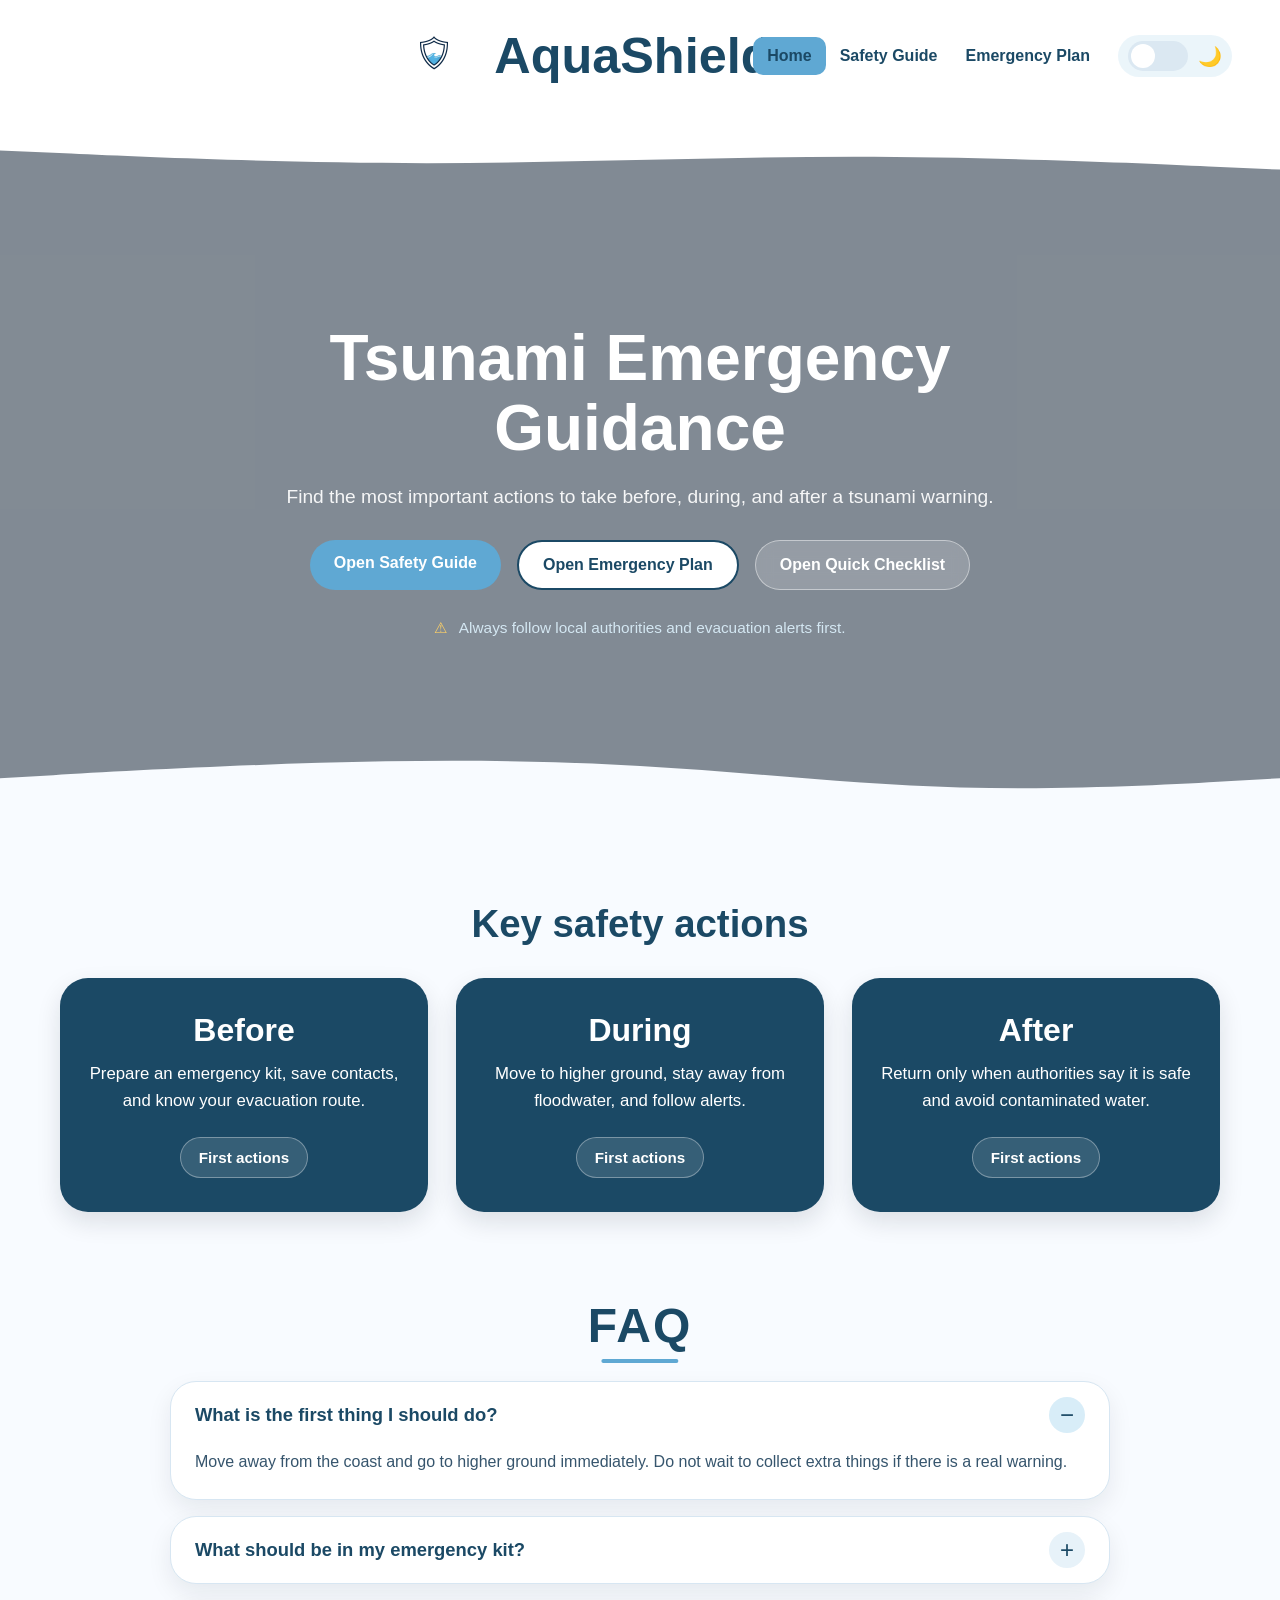
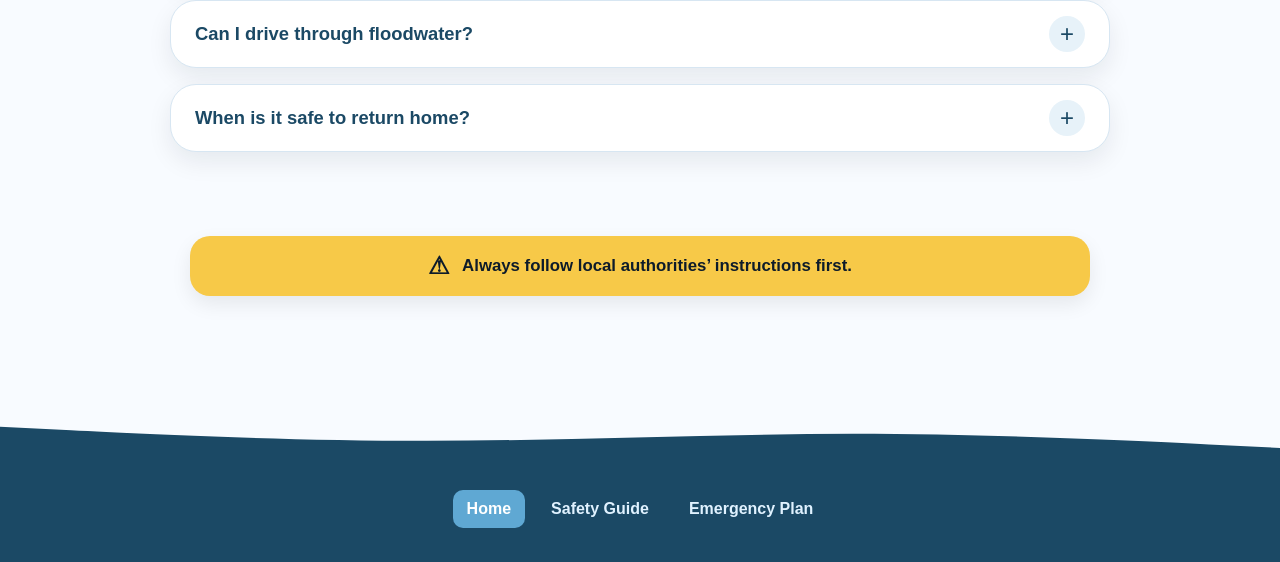
==== commit c3c571b7: "Simplify homepage FAQ section" ====
--- a/index.html
+++ b/index.html
@@ -5,8 +5,10 @@
   <meta charset="UTF-8" />
   <meta name="viewport" content="width=device-width, initial-scale=1.0" />
   <title>AquaShield - Home</title>
-  <link rel="icon" href="favicon-2.png" type="image/png" />
+  <link rel="icon" type="image/png" sizes="32x32" href="favicon-32.png" />
+  <link rel="icon" type="image/png" sizes="16x16" href="favicon-16.png" />
   <link rel="stylesheet" href="css/index.css" />
+  <link rel="stylesheet" href="css/burger.css" />
 </head>
 
 <body>
@@ -19,7 +21,7 @@
     </div>
 
     <div class="header-actions">
-      <nav>
+      <nav id="main-navigation" aria-label="Main navigation">
         <a href="index.html" class="active">Home</a>
         <a href="instruction.html">Safety Guide</a>
         <a href="register.html">Emergency Plan</a>
@@ -30,6 +32,12 @@
         <span class="slider"></span>
         <span class="icon">🌙</span>
       </label>
+
+      <button class="burger" type="button" aria-label="Open menu" aria-controls="main-navigation" aria-expanded="false">
+        <span class="line"></span>
+        <span class="line"></span>
+        <span class="line"></span>
+      </button>
     </div>
   </header>
 
@@ -150,15 +158,11 @@
     </div>
 
     <section class="accordion-section" aria-labelledby="accordion-title">
+      <div class="faq-heading">
+        <h3 id="accordion-title">FAQ</h3>
+      </div>
+
       <div class="accordion-layout">
-        <div class="accordion-intro">
-          <h3 id="accordion-title">Common tsunami questions</h3>
-          <p>
-            Quick answers to common tsunami safety questions and the first actions
-            to remember during a warning.
-          </p>
-        </div>
-
         <div class="accordion-list">
           <details class="faq-item" open>
             <summary>What is the first thing I should do?</summary>
@@ -284,6 +288,7 @@
   
   <script src="js/main.js"></script>
   <script src="js/dm.js"></script>
+  <script src="js/burger.js"></script>
 
 </body>
 
--- a/css/index.css
+++ b/css/index.css
@@ -352,35 +352,40 @@
 }
 
 .accordion-section {
-  max-width: 1200px;
+  max-width: 980px;
   margin: 0 auto;
   padding: 22px 20px 84px;
 }
 
+.faq-heading {
+  display: flex;
+  justify-content: center;
+  margin-bottom: 28px;
+}
+
+.faq-heading h3 {
+  position: relative;
+  width: fit-content;
+  color: #1b4965;
+  font-size: clamp(2rem, 5vw, 3rem);
+  font-weight: 800;
+  letter-spacing: 0.04em;
+}
+
+.faq-heading h3::after {
+  content: "";
+  position: absolute;
+  left: 50%;
+  bottom: -10px;
+  width: 74%;
+  height: 4px;
+  border-radius: 999px;
+  background-color: #5fa8d3;
+  transform: translateX(-50%);
+}
+
 .accordion-layout {
-  display: grid;
-  grid-template-columns: minmax(260px, 0.9fr) minmax(0, 1.3fr);
-  gap: 28px;
-  align-items: start;
-}
-
-.accordion-intro {
-  background: linear-gradient(180deg, #eaf6fd 0%, #d7eefb 100%);
-  border-radius: 30px;
-  padding: 32px;
-  color: #1b4965;
-  box-shadow: 0 10px 24px rgba(13, 27, 42, 0.08);
-}
-
-.accordion-intro h3 {
-  font-size: 2.1rem;
-  margin-bottom: 14px;
-}
-
-.accordion-intro p {
-  font-size: 1.02rem;
-  line-height: 1.7;
-  color: #36556d;
+  display: block;
 }
 
 .accordion-list {
@@ -611,19 +616,17 @@
   color: #e0f2ff;
 }
 
-body.dark-mode .accordion-intro {
-  background: linear-gradient(180deg, #1b2f47 0%, #203750 100%);
-  color: #a8dadc;
-}
-
-body.dark-mode .accordion-intro p,
 body.dark-mode .faq-answer-inner p {
   color: #d4e9f6;
 }
 
 body.dark-mode .overview h3,
-body.dark-mode .accordion-intro h3 {
+body.dark-mode .faq-heading h3 {
   color: #a8dadc;
+}
+
+body.dark-mode .faq-heading h3::after {
+  background-color: #457b9d;
 }
 
 body.dark-mode .faq-item {
@@ -861,10 +864,6 @@
     grid-template-columns: 1fr;
   }
 
-  .accordion-layout {
-    grid-template-columns: 1fr;
-  }
-
   .footer-inner {
     flex-direction: column;
     align-items: center;
@@ -922,10 +921,6 @@
     font-size: 1.02rem;
   }
 
-  .accordion-intro {
-    padding: 22px 20px;
-  }
-
   .faq-answer-inner p {
     padding: 0 20px 20px;
   }
--- a/css/burger.css
+++ b/css/burger.css
@@ -0,0 +1,141 @@
+.burger {
+  display: none;
+}
+
+@media (max-width: 760px) {
+  .site-header {
+    grid-template-columns: 1fr auto 1fr;
+    align-items: center;
+    gap: 12px;
+    padding: 16px 18px;
+    text-align: center;
+  }
+
+  .brand {
+    grid-column: 2;
+    justify-self: center;
+    justify-content: center;
+    gap: 8px;
+    min-width: 0;
+    transform: translateX(-18px);
+  }
+
+  .brand-mark {
+    width: 62px;
+    height: 50px;
+  }
+
+  .brand h1 {
+    font-size: clamp(1.7rem, 7vw, 2.25rem);
+  }
+
+  .header-actions {
+    grid-column: 3;
+    position: relative;
+    justify-self: end;
+    justify-content: flex-end;
+    flex-wrap: nowrap;
+    gap: 8px;
+  }
+
+  .burger {
+    width: 46px;
+    height: 46px;
+    display: inline-flex;
+    flex-direction: column;
+    align-items: center;
+    justify-content: center;
+    gap: 5px;
+    border: 1px solid rgba(27, 73, 101, 0.18);
+    border-radius: 999px;
+    background-color: rgba(95, 168, 211, 0.16);
+    cursor: pointer;
+  }
+
+  .dark-toggle {
+    gap: 0;
+    padding: 4px;
+  }
+
+  .slider {
+    width: 46px;
+    height: 24px;
+  }
+
+  .slider::before {
+    width: 18px;
+    height: 18px;
+  }
+
+  .dark-toggle input:checked + .slider::before {
+    transform: translateX(22px);
+  }
+
+  .icon {
+    display: none;
+  }
+
+  .burger .line {
+    width: 20px;
+    height: 2px;
+    display: block;
+    border-radius: 999px;
+    background-color: var(--primary);
+    transition: transform 0.2s ease, opacity 0.2s ease;
+  }
+
+  .burger.active .line:nth-child(1) {
+    transform: translateY(7px) rotate(45deg);
+  }
+
+  .burger.active .line:nth-child(2) {
+    opacity: 0;
+  }
+
+  .burger.active .line:nth-child(3) {
+    transform: translateY(-7px) rotate(-45deg);
+  }
+
+  .site-header .header-actions nav {
+    position: absolute;
+    top: calc(100% + 12px);
+    right: 0;
+    z-index: 30;
+    width: min(78vw, 290px);
+    display: none;
+    flex-direction: column;
+    align-items: stretch;
+    gap: 8px;
+    padding: 12px;
+    border: 1px solid rgba(27, 73, 101, 0.12);
+    border-radius: 22px;
+    background-color: var(--card);
+    box-shadow: 0 18px 45px rgba(13, 27, 42, 0.18);
+  }
+
+  .site-header .header-actions.menu-open nav {
+    display: flex;
+  }
+
+  .site-header .header-actions nav a {
+    width: 100%;
+    padding: 13px 16px;
+    text-align: left;
+  }
+
+  body.dark-mode .burger {
+    border-color: rgba(168, 218, 220, 0.22);
+    background-color: rgba(168, 218, 220, 0.12);
+  }
+
+  body.dark-mode .site-header .header-actions nav {
+    border-color: rgba(168, 218, 220, 0.16);
+    box-shadow: 0 18px 45px rgba(0, 0, 0, 0.35);
+  }
+}
+
+@media (max-width: 360px) {
+  .brand-mark {
+    display: none;
+  }
+}
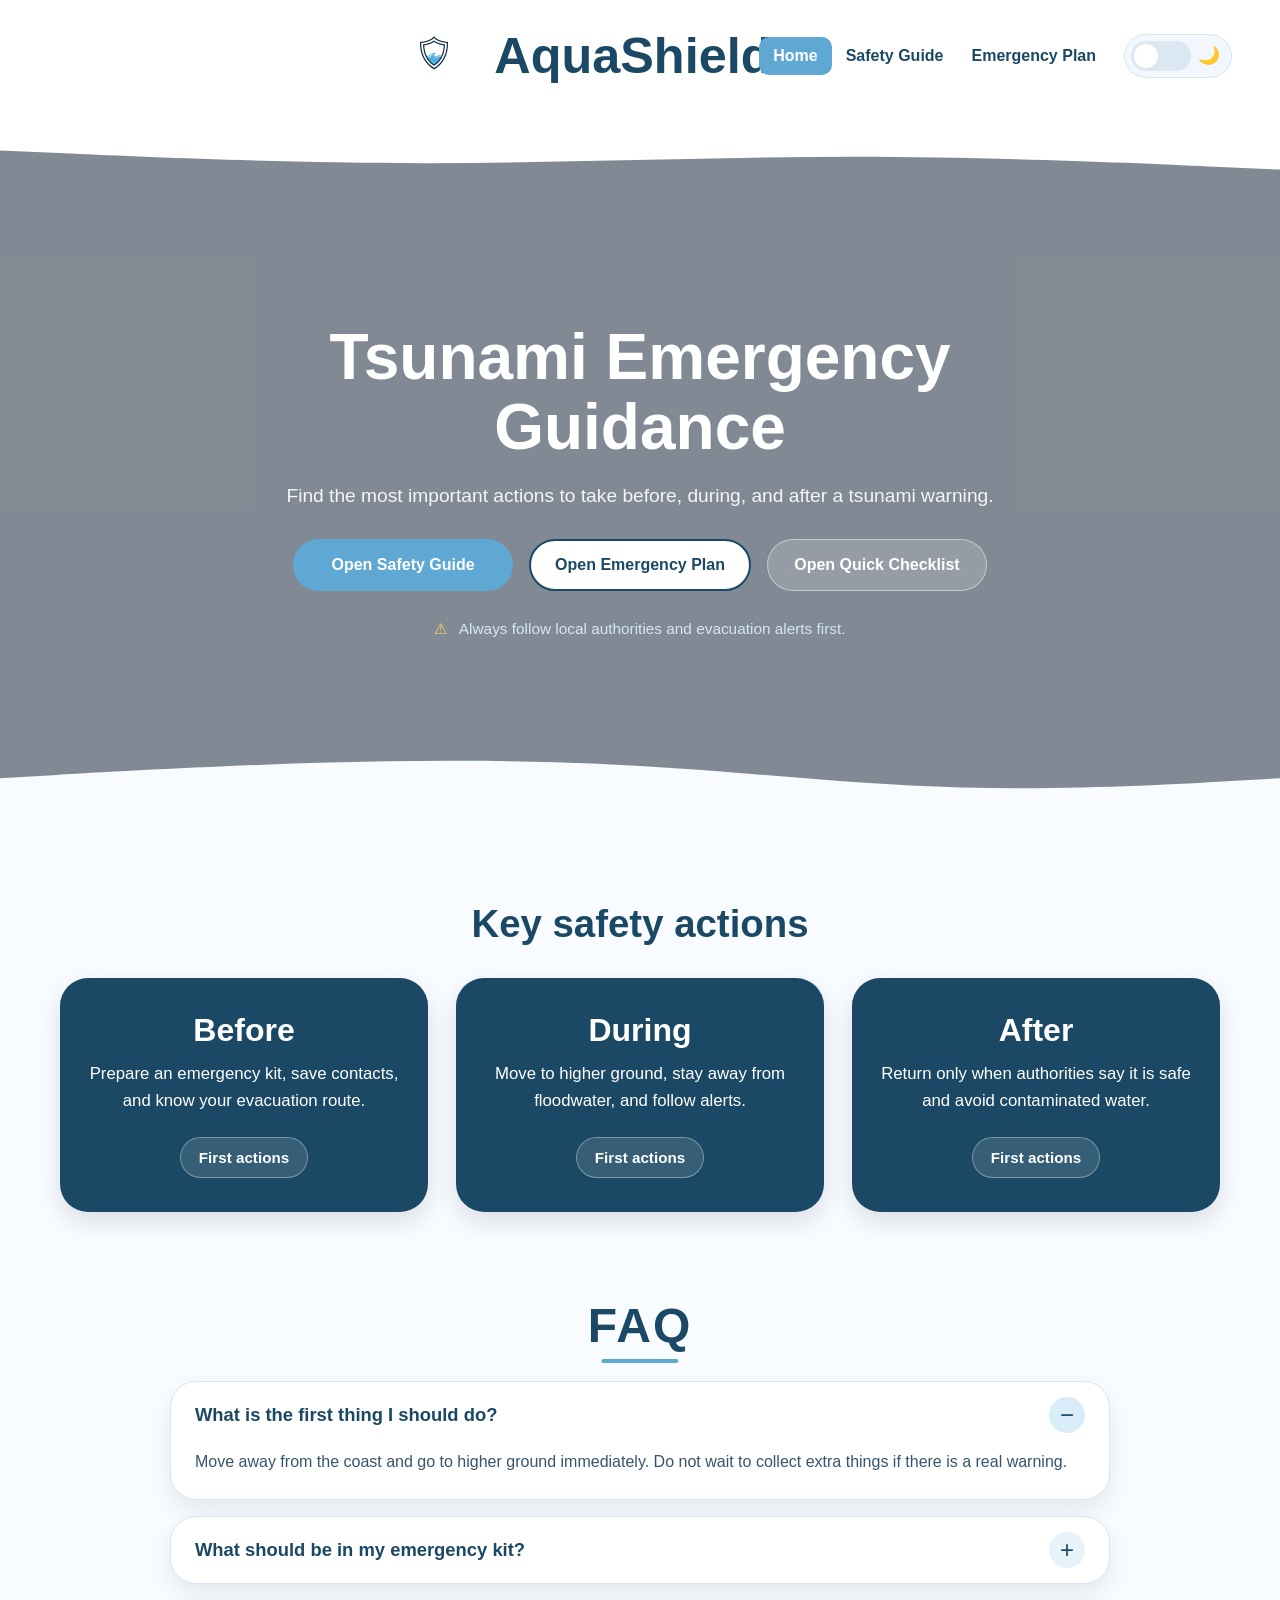
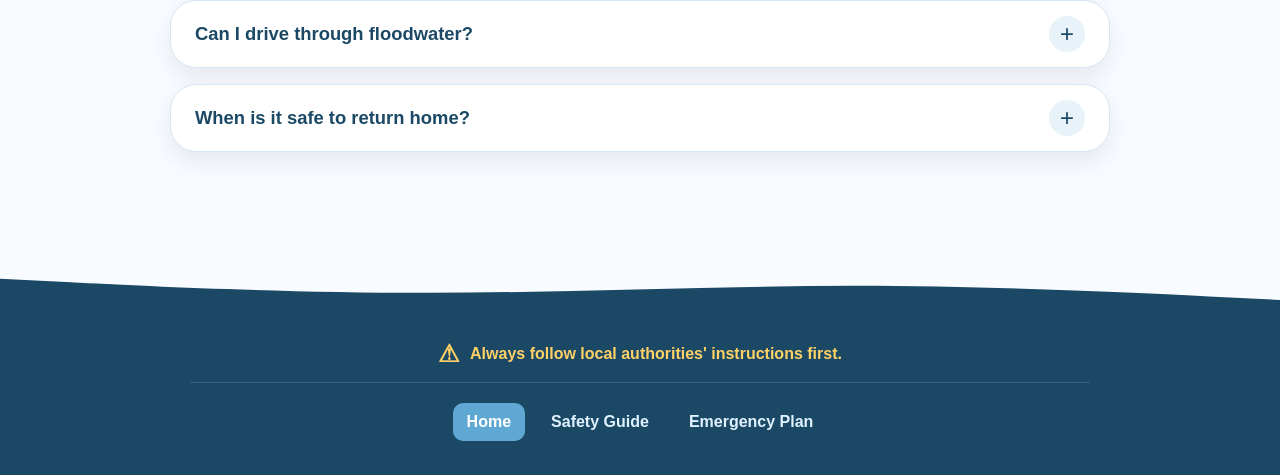
==== commit 5db1fa07: "feedback" ====
--- a/index.html
+++ b/index.html
@@ -4,7 +4,7 @@
 <head>
   <meta charset="UTF-8" />
   <meta name="viewport" content="width=device-width, initial-scale=1.0" />
-  <title>AquaShield - Home</title>
+  <title>AquaShield - Tsunami Emergency Guide</title>
   <link rel="icon" type="image/png" sizes="32x32" href="favicon-32.png" />
   <link rel="icon" type="image/png" sizes="16x16" href="favicon-16.png" />
   <link rel="stylesheet" href="css/index.css" />
@@ -13,12 +13,12 @@
 
 <body>
   <header class="site-header">
-    <div class="brand">
+    <a class="brand" href="index.html" aria-label="Go to AquaShield home">
       <span class="brand-mark">
         <img src="favicon.webp" alt="AquaShield logo" class="brand_logo" />
       </span>
       <h1>AquaShield</h1>
-    </div>
+    </a>
 
     <div class="header-actions">
       <nav id="main-navigation" aria-label="Main navigation">
@@ -27,10 +27,11 @@
         <a href="register.html">Emergency Plan</a>
       </nav>
 
-      <label class="dark-toggle" aria-label="Toggle dark mode">
+      <label class="dark-toggle" aria-label="Switch to dark mode">
         <input type="checkbox" id="darkToggle">
+        <span class="mode-icon mode-sun" aria-hidden="true">☀️</span>
         <span class="slider"></span>
-        <span class="icon">🌙</span>
+        <span class="mode-icon mode-moon" aria-hidden="true">🌙</span>
       </label>
 
       <button class="burger" type="button" aria-label="Open menu" aria-controls="main-navigation" aria-expanded="false">
@@ -216,9 +217,6 @@
       </div>
     </section>
 
-    <section class="alert-box">
-      <p><span class="warning-icon">⚠</span> Always follow local authorities’ instructions first.</p>
-    </section>
   </main>
 
   <dialog class="checklist-dialog" id="checklistDialog" aria-labelledby="checklist-dialog-title">
@@ -278,6 +276,7 @@
 
   <footer class="site-footer">
     <div class="footer-inner">
+      <p class="footer-alert"><span class="warning-icon">⚠</span> Always follow local authorities' instructions first.</p>
       <div class="footer-links">
         <a href="index.html" class="active">Home</a>
         <a href="instruction.html">Safety Guide</a>
@@ -289,6 +288,7 @@
   <script src="js/main.js"></script>
   <script src="js/dm.js"></script>
   <script src="js/burger.js"></script>
+  <script src="js/easter-egg.js"></script>
 
 </body>
 
--- a/css/index.css
+++ b/css/index.css
@@ -44,6 +44,8 @@
   justify-content: center;
   justify-self: center;
   gap: 12px;
+  color: inherit;
+  text-decoration: none;
 }
 
 .brand-mark {
@@ -102,7 +104,8 @@
 }
 
 nav a.active {
-background-color: var(--accent);
+  color: #ffffff;
+  background-color: var(--accent);
 }
 
 nav a:active {
@@ -196,7 +199,10 @@
 }
 
 .btn {
-  display: inline-block;
+  display: inline-flex;
+  align-items: center;
+  justify-content: center;
+  min-height: 52px;
   padding: 14px 24px;
   border-radius: 999px;
   text-decoration: none;
@@ -211,6 +217,10 @@
     opacity 0.2s ease;
 }
 
+.hero-buttons .btn {
+  min-width: 220px;
+}
+
 .btn:hover {
   transform: translateY(-2px);
 }
@@ -275,6 +285,7 @@
 }
 
 .popover-btn {
+  min-width: 128px;
   padding: 11px 18px;
   border-radius: 999px;
   border: 1px solid rgba(255, 255, 255, 0.34);
@@ -582,7 +593,8 @@
 }
 
 body.dark-mode .dark-toggle {
-  background-color: rgba(95, 168, 211, 0.16);
+  background-color: #132033;
+  border-color: #2d3f5a;
 }
 
 body.dark-mode .overview-popover,
@@ -648,27 +660,6 @@
   color: #a8dadc;
 }
 
-.alert-box {
-  max-width: 900px;
-  margin: 0 auto 88px;
-  background-color: #f7c948;
-  color: #0d1b2a;
-  text-align: center;
-  padding: 18px 24px;
-  border-radius: 20px;
-  font-weight: 700;
-  font-size: 1.05rem;
-  box-shadow: 0 8px 20px rgba(0, 0, 0, 0.08);
-}
-
-.alert-box p {
-  display: flex;
-  align-items: center;
-  justify-content: center;
-  gap: 12px;
-  margin: 0;
-}
-
 .warning-icon {
   font-size: 1.5rem;
   line-height: 1;
@@ -677,11 +668,12 @@
   position: relative;
   display: inline-flex;
   align-items: center;
-  gap: 10px;
+  gap: 8px;
   cursor: pointer;
-  padding: 6px 10px;
+  padding: 6px 12px 6px 6px;
+  border: 1px solid #d7e6f2;
   border-radius: 999px;
-  background-color: rgba(95, 168, 211, 0.12);
+  background-color: #f1f7fc;
 }
 
 /* hide default checkbox */
@@ -713,20 +705,38 @@
 }
 
 /* active state */
-.dark-toggle input:checked + .slider {
+.dark-toggle input:checked ~ .slider {
   background-color: #1b4965;
 }
 
-.dark-toggle input:checked + .slider::before {
+.dark-toggle input:checked ~ .slider::before {
   transform: translateX(30px);
 }
 
-/* icon */
-.icon {
-  font-size: 1.2rem;
-  transition: transform 0.3s ease;
-
-  
+/* mode icons */
+.mode-icon {
+  display: inline-flex;
+  align-items: center;
+  justify-content: center;
+  width: 1.25rem;
+  font-size: 1.1rem;
+  line-height: 1;
+}
+
+.mode-sun {
+  display: none;
+}
+
+.mode-moon {
+  display: inline-flex;
+}
+
+body.dark-mode .mode-sun {
+  display: inline-flex;
+}
+
+body.dark-mode .mode-moon {
+  display: none;
 }
 
 .wave-top {
@@ -763,9 +773,27 @@
   margin: 0 auto;
   padding: 26px 20px 34px;
   display: flex;
+  flex-direction: column;
   justify-content: center;
   align-items: center;
   gap: 20px;
+  text-align: center;
+}
+
+.footer-alert {
+  display: flex;
+  align-items: center;
+  justify-content: center;
+  gap: 10px;
+  width: 100%;
+  max-width: 900px;
+  margin: 0;
+  padding-bottom: 16px;
+  border-bottom: 1px solid rgba(224, 242, 255, 0.16);
+  color: #ffd166;
+  font-size: 1rem;
+  font-weight: 700;
+  line-height: 1.5;
 }
 
 .footer-links {
--- a/css/burger.css
+++ b/css/burger.css
@@ -1,5 +1,39 @@
 .burger {
   display: none;
+}
+
+.brand {
+  cursor: pointer;
+}
+
+.easter-toast {
+  position: fixed;
+  right: 24px;
+  bottom: 24px;
+  z-index: 80;
+  max-width: min(360px, calc(100vw - 32px));
+  padding: 14px 18px;
+  border-radius: 999px;
+  background-color: #1b4965;
+  color: #ffffff;
+  font-size: 0.95rem;
+  font-weight: 700;
+  line-height: 1.4;
+  box-shadow: 0 18px 40px rgba(13, 27, 42, 0.24);
+  opacity: 0;
+  pointer-events: none;
+  transform: translateY(14px);
+  transition: opacity 0.24s ease, transform 0.24s ease;
+}
+
+.easter-toast.is-visible {
+  opacity: 1;
+  transform: translateY(0);
+}
+
+body.dark-mode .easter-toast {
+  background-color: #a8dadc;
+  color: #0d1b2a;
 }
 
 @media (max-width: 760px) {
@@ -52,9 +86,20 @@
     cursor: pointer;
   }
 
+  .easter-toast {
+    right: 16px;
+    bottom: 16px;
+    border-radius: 22px;
+  }
+
   .dark-toggle {
-    gap: 0;
+    gap: 4px;
     padding: 4px;
+  }
+
+  .mode-icon {
+    width: 1rem;
+    font-size: 0.95rem;
   }
 
   .slider {
@@ -67,12 +112,8 @@
     height: 18px;
   }
 
-  .dark-toggle input:checked + .slider::before {
+  .dark-toggle input:checked ~ .slider::before {
     transform: translateX(22px);
-  }
-
-  .icon {
-    display: none;
   }
 
   .burger .line {
